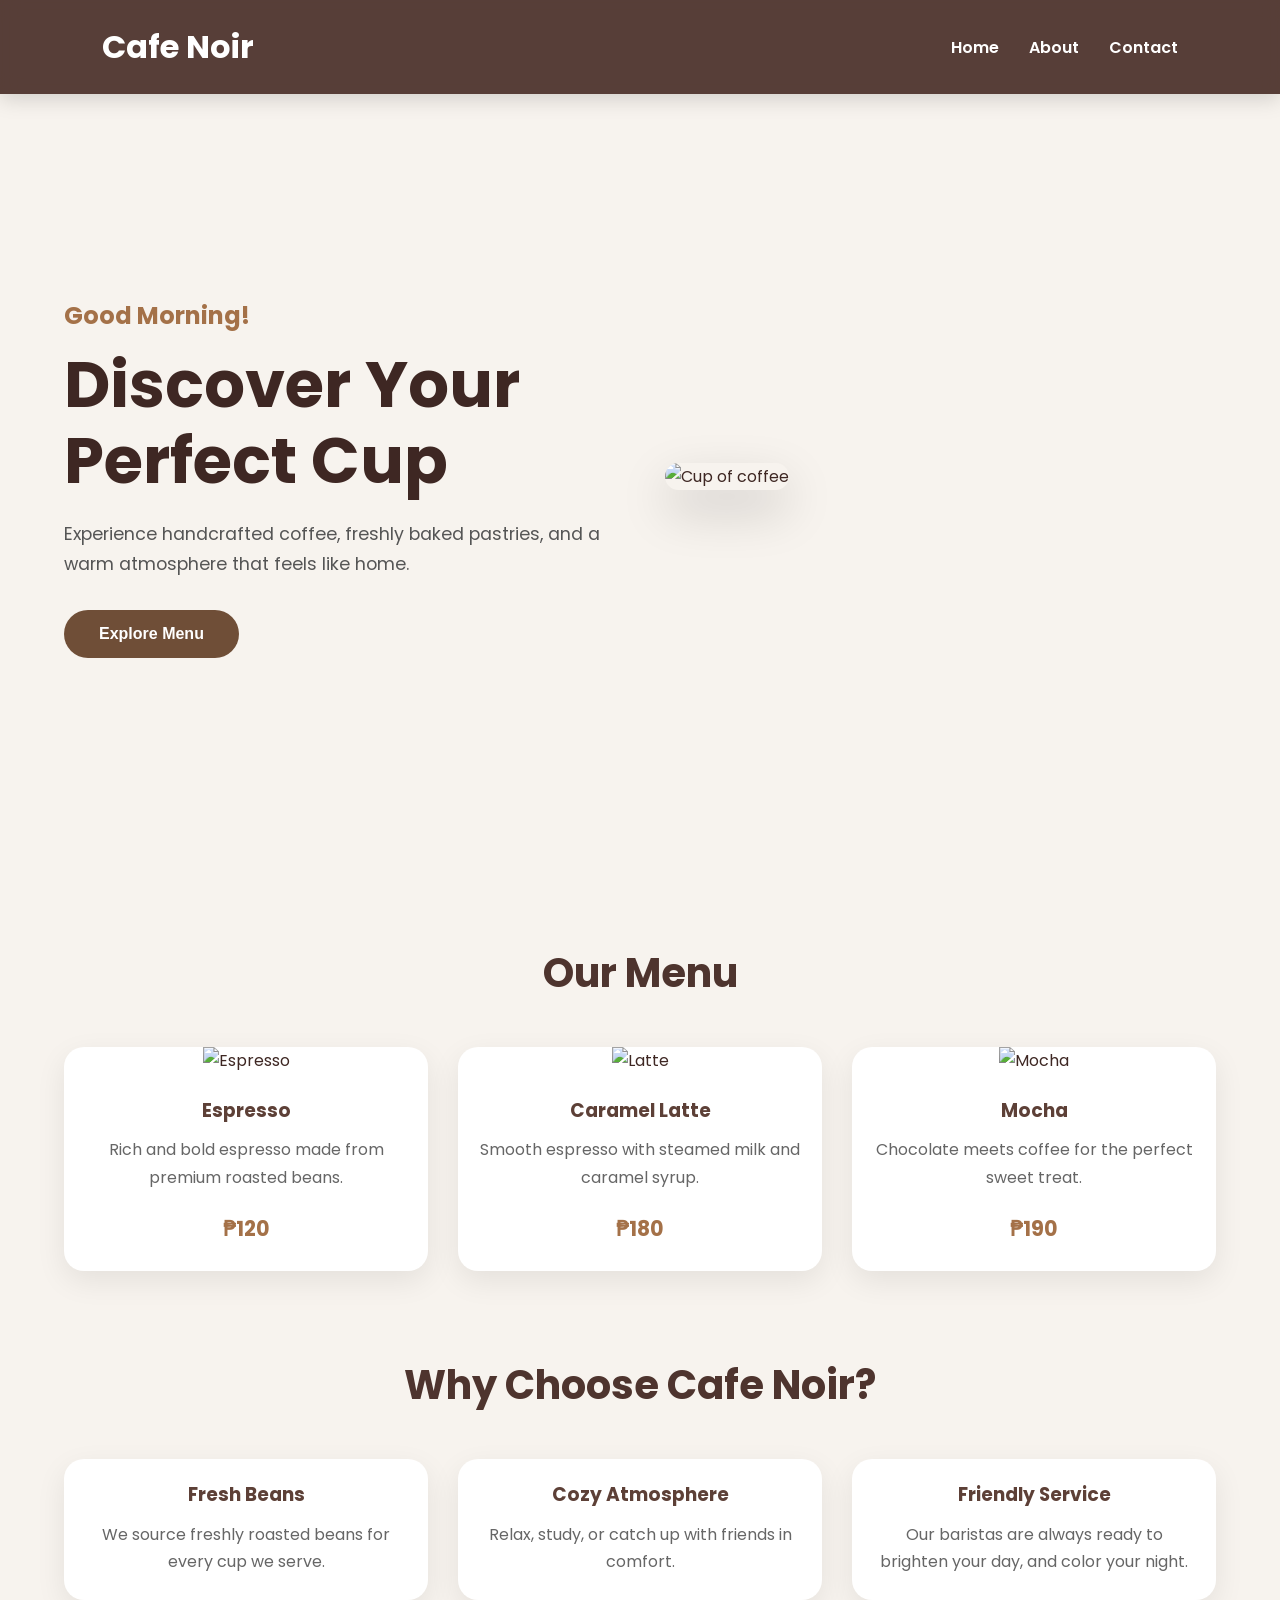
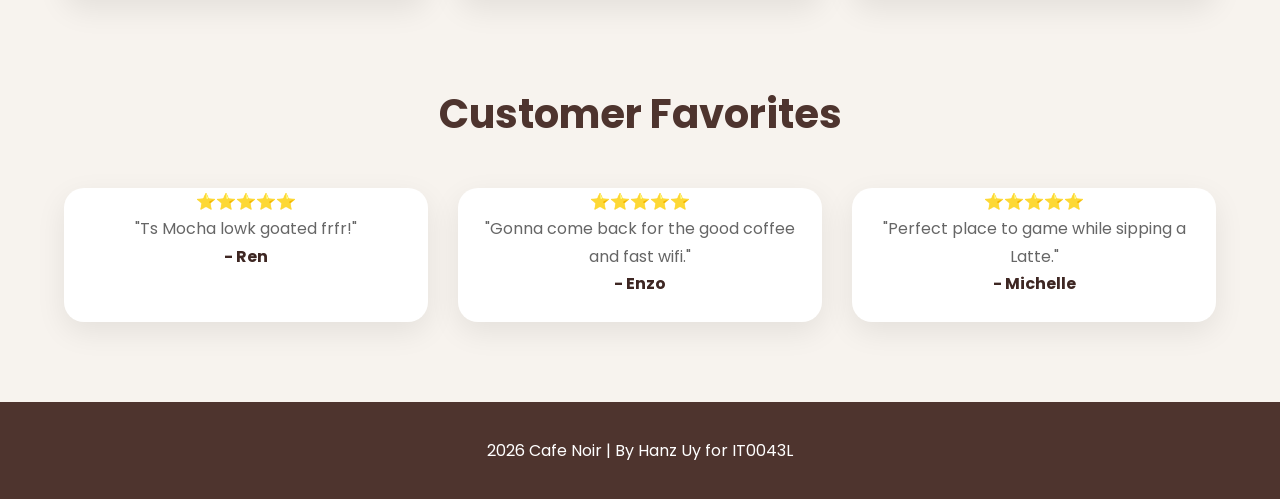
==== index.html @ ccda4ab4 "Initial Cafe Noir website" ====
<!DOCTYPE html>
<html lang="en">
 
<head>
 
<meta charset="UTF-8">
<meta name="viewport" content="width=device-width, initial-scale=1.0">
 
<title>Cafe Noir | Home</title>
 
<meta name="description" content="Cafe Noir serves handcrafted coffee, pastries, and a cozy atmosphere that can color your night.">
 
<link rel="stylesheet" href="style.css">
 
</head>
 
<body>
 
<header>
 
<h1>Cafe Noir</h1>
 
<nav>
<a href="index.html">Home</a>
<a href="about.html">About</a>
<a href="contact.html">Contact</a>
</nav>
 
</header>
 
<main>
 
<section class="hero">
 
<div class="hero-text">
 
<h2 id="greeting"></h2>
 
<h1>Discover Your Perfect Cup</h1>
 
<p>
Experience handcrafted coffee, freshly baked pastries, and a warm atmosphere that feels like home.
</p>
 
<button onclick="showMessage()">
Explore Menu
</button>
 
</div>
 
<div class="hero-image">
 
<img src="https://images.unsplash.com/photo-1495474472287-4d71bcdd2085?w=1000" alt="Cup of coffee">
 
</div>
 
</section>

<section>

<h2 class="section-title">Our Menu</h2>
<div class="card-container">
<div class="card">
<img src="https://images.unsplash.com/photo-1510707577719-ae7c14805e3a?w=700" alt="Espresso">

<h3>Espresso</h3>
<p>
Rich and bold espresso made from premium roasted beans.
</p>
<h4>₱120</h4>

</div>
 
<div class="card">
 
<img src="https://images.unsplash.com/photo-1509042239860-f550ce710b93?w=700" alt="Latte">
<h3>Caramel Latte</h3>
<p>
Smooth espresso with steamed milk and caramel syrup.
</p>
<h4>₱180</h4>
 
</div>
 
<div class="card">
 
<img src="https://images.unsplash.com/photo-1511920170033-f8396924c348?w=700" alt="Mocha">
<h3>Mocha</h3>
<p>
Chocolate meets coffee for the perfect sweet treat.
</p>
<h4>₱190</h4>
 
</div>
 
</div>
 
</section>
 
 
<section>
 
<h2 class="section-title">
Why Choose Cafe Noir?
</h2>
 
<div class="card-container">
<div class="card">
<h3>Fresh Beans</h3>
<p>
We source freshly roasted beans for every cup we serve.
</p>
 
</div>
 
<div class="card">
 
<h3>Cozy Atmosphere</h3>
 
<p>
Relax, study, or catch up with friends in comfort.
</p>
 
</div>
 
<div class="card">
 
<h3>Friendly Service</h3>
<p>
Our baristas are always ready to brighten your day, and color your night.
</p>
 
</div>
 
</div>
 
</section>

<section>
 
<h2 class="section-title">
Customer Favorites
</h2>
 
<div class="card-container">
 
<div class="card">
 
<p>
⭐⭐⭐⭐⭐
</p>
 
<p>
"Ts Mocha lowk goated frfr!"
</p>
<strong>- Ren</strong>
</div>
 
<div class="card">
 
<p>
⭐⭐⭐⭐⭐
</p>
 
<p>
"Gonna come back for the good coffee and fast wifi."
</p>
<strong>- Enzo</strong>
</div>
 
<div class="card">

<p>
⭐⭐⭐⭐⭐
</p>

<p>
"Perfect place to game while sipping a Latte."
</p>
<strong>- Michelle</strong>
 
</div>
 
</div>
 
</section>
 
</main>
 
<footer>
<p>
2026 Cafe Noir | By Hanz Uy for IT0043L
</p>
 
</footer>
 
<script src="script.js"></script>
 
</body>
 
</html>
---- style.css ----
/* Font */
@import url('https://fonts.googleapis.com/css2?family=Poppins:wght@300;400;500;600;700&display=swap');
 
/* RESET */
 
*{
    margin:0;
    padding:0;
    box-sizing:border-box;
}
 
html{
    scroll-behavior:smooth;
}
 
body{
    font-family:'Poppins',sans-serif;
    background:#F7F3EE;
    color:#3E2723;
    line-height:1.7;
}
 
/* HEADER */
 
header{
    position:sticky;
    top:0;
    z-index:1000;
 
    display:flex;
    justify-content:space-between;
    align-items:center;
 
    padding:20px 8%;
 
    background:rgba(78,52,46,.95);
    backdrop-filter:blur(10px);
 
    box-shadow:0 5px 20px rgba(0,0,0,.15);
}
 
header h1{
    color:white;
    font-size:2rem;
}
 
nav{
    display:flex;
    gap:30px;
}
 
nav a{
    color:white;
    text-decoration:none;
    font-weight:600;
    transition:.3s;
    position:relative;
}
 
nav a::after{
 
    content:"";
 
    position:absolute;
 
    left:0;
 
    bottom:-6px;
 
    width:0;
 
    height:2px;
 
    background:#D4A373;
 
    transition:.3s;
 
}
 
nav a:hover::after{
 
    width:100%;
 
}
 
nav a:hover{
 
    color:#D4A373;
 
}
 
/* HERO */
 
.hero{
 
    display:flex;
 
    align-items:center;
 
    justify-content:space-between;
 
    gap:50px;
 
    min-height:85vh;
 
    width:90%;
 
    max-width:1200px;
 
    margin:auto;
 
}
 
.hero-text{
 
    flex:1;
 
}
 
.hero-text h2{
 
    color:#A47148;
 
    margin-bottom:10px;
 
}
 
.hero-text h1{
 
    font-size:4rem;
 
    line-height:1.2;
 
    margin-bottom:20px;
 
}
 
.hero-text p{
 
    font-size:1.1rem;
 
    color:#555;
 
    margin-bottom:30px;
 
}
 
.hero-image{
 
    flex:1;
 
}
 
.hero-image img{
 
    width:100%;
 
    border-radius:25px;
 
    box-shadow:0 20px 50px rgba(0,0,0,.18);
 
    transition:.4s;
 
}
 
.hero-image img:hover{
 
    transform:scale(1.03);
 
}
 
/* BUTTON */
 
button{
 
    background:#6F4E37;
 
    color:white;
 
    border:none;
 
    padding:15px 35px;
 
    border-radius:50px;
 
    cursor:pointer;
 
    font-size:16px;
 
    font-weight:600;
 
    transition:.3s;
 
}
 
button:hover{
 
    background:#8D6748;
 
    transform:translateY(-4px);
 
    box-shadow:0 10px 20px rgba(0,0,0,.2);
 
}
 
/* SECTIONS */
 
section{
 
    width:90%;
 
    max-width:1200px;
 
    margin:80px auto;
 
}
 
.section-title{
 
    text-align:center;
 
    font-size:2.5rem;
 
    margin-bottom:40px;
 
    color:#4E342E;
 
}
 
/* CARDS */
 
.card-container{
 
    display:grid;
 
    grid-template-columns:repeat(auto-fit,minmax(260px,1fr));
 
    gap:30px;
 
}
 
.card{
 
    background:white;
 
    border-radius:20px;
 
    overflow:hidden;
 
    box-shadow:0 10px 30px rgba(0,0,0,.08);
 
    transition:.3s;
 
    text-align:center;
 
    padding-bottom:25px;
 
}
 
.card:hover{
 
    transform:translateY(-10px);
 
    box-shadow:0 20px 35px rgba(0,0,0,.15);
 
}
 
.card img{
 
    width:100%;
 
    height:220px;
 
    object-fit:cover;
 
}
 
.card h3{
 
    margin:20px 0 10px;
 
    color:#5D4037;
 
}
 
.card p{
 
    padding:0 20px;
 
    color:#666;
 
}
 
.card h4{
 
    color:#A47148;
 
    margin-top:20px;
 
    font-size:1.3rem;
 
}
 
/* CONTACT FORM */
 
form{
 
    background:white;
 
    padding:40px;
 
    border-radius:20px;
 
    box-shadow:0 10px 30px rgba(0,0,0,.08);
 
    display:flex;
 
    flex-direction:column;
 
    gap:20px;
 
}
 
input,
textarea{
 
    padding:15px;
 
    border:2px solid #ddd;
 
    border-radius:12px;
 
    font-size:16px;
 
    font-family:inherit;
 
    transition:.3s;
 
}
 
input:focus,
textarea:focus{
 
    outline:none;
 
    border-color:#A47148;
 
    box-shadow:0 0 15px rgba(164,113,72,.2);
 
}
 
textarea{
 
    resize:vertical;
 
    min-height:160px;
 
}
 
/* FOOTER */
 
footer{
 
    margin-top:80px;
 
    background:#4E342E;
 
    color:white;
 
    text-align:center;
 
    padding:35px;
 
}
 
/* SCROLL ANIMATION */
 
.card{
 
    animation:fadeUp .8s ease;
 
}
 
@keyframes fadeUp{
 
    from{
 
        opacity:0;
 
        transform:translateY(40px);
 
    }
 
    to{
 
        opacity:1;
 
        transform:translateY(0);
 
    }
 
}
 /* Google Font */
@import url('https://fonts.googleapis.com/css2?family=Poppins:wght@300;400;500;600;700&display=swap');
 
/* RESET */
 
*{
    margin:0;
    padding:0;
    box-sizing:border-box;
}
 
html{
    scroll-behavior:smooth;
}
 
body{
    font-family:'Poppins',sans-serif;
    background:#F7F3EE;
    color:#3E2723;
    line-height:1.7;
}
 
/* HEADER */
 
header{
    position:sticky;
    top:0;
    z-index:1000;
 
    display:flex;
    justify-content:space-between;
    align-items:center;
 
    padding:20px 8%;
 
    background:rgba(78,52,46,.95);
    backdrop-filter:blur(10px);
 
    box-shadow:0 5px 20px rgba(0,0,0,.15);
}
 
header h1{
    color:white;
    font-size:2rem;
}
 
nav{
    display:flex;
    gap:30px;
}
 
nav a{
    color:white;
    text-decoration:none;
    font-weight:600;
    transition:.3s;
    position:relative;
}
 
nav a::after{
 
    content:"";
 
    position:absolute;
 
    left:0;
 
    bottom:-6px;
 
    width:0;
 
    height:2px;
 
    background:#D4A373;
 
    transition:.3s;
 
}
 
nav a:hover::after{
 
    width:100%;
 
}
 
nav a:hover{
 
    color:#D4A373;
 
}
 
/* HERO */
 
.hero{
 
    display:flex;
 
    align-items:center;
 
    justify-content:space-between;
 
    gap:50px;
 
    min-height:85vh;
 
    width:90%;
 
    max-width:1200px;
 
    margin:auto;
 
}
 
.hero-text{
 
    flex:1;
 
}
 
.hero-text h2{
 
    color:#A47148;
 
    margin-bottom:10px;
 
}
 
.hero-text h1{
 
    font-size:4rem;
 
    line-height:1.2;
 
    margin-bottom:20px;
 
}
 
.hero-text p{
 
    font-size:1.1rem;
 
    color:#555;
 
    margin-bottom:30px;
 
}
 
.hero-image{
 
    flex:1;
 
}
 
.hero-image img{
 
    width:100%;
 
    border-radius:25px;
 
    box-shadow:0 20px 50px rgba(0,0,0,.18);
 
    transition:.4s;
 
}
 
.hero-image img:hover{
 
    transform:scale(1.03);
 
}
 
/* BUTTON */
 
button{
 
    background:#6F4E37;
 
    color:white;
 
    border:none;
 
    padding:15px 35px;
 
    border-radius:50px;
 
    cursor:pointer;
 
    font-size:16px;
 
    font-weight:600;
 
    transition:.3s;
 
}
 
button:hover{
 
    background:#8D6748;
 
    transform:translateY(-4px);
 
    box-shadow:0 10px 20px rgba(0,0,0,.2);
 
}
 
/* SECTIONS */
 
section{
 
    width:90%;
 
    max-width:1200px;
 
    margin:80px auto;
 
}
 
.section-title{
 
    text-align:center;
 
    font-size:2.5rem;
 
    margin-bottom:40px;
 
    color:#4E342E;
 
}
 
/* CARDS */
 
.card-container{
 
    display:grid;
 
    grid-template-columns:repeat(auto-fit,minmax(260px,1fr));
 
    gap:30px;
 
}
 
.card{
 
    background:white;
 
    border-radius:20px;
 
    overflow:hidden;
 
    box-shadow:0 10px 30px rgba(0,0,0,.08);
 
    transition:.3s;
 
    text-align:center;
 
    padding-bottom:25px;
 
}
 
.card:hover{
 
    transform:translateY(-10px);
 
    box-shadow:0 20px 35px rgba(0,0,0,.15);
 
}
 
.card img{
 
    width:100%;
 
    height:220px;
 
    object-fit:cover;
 
}
 
.card h3{
 
    margin:20px 0 10px;
 
    color:#5D4037;
 
}
 
.card p{
 
    padding:0 20px;
 
    color:#666;
 
}
 
.card h4{
 
    color:#A47148;
 
    margin-top:20px;
 
    font-size:1.3rem;
 
}
 
/* CONTACT FORM */
 
form{
 
    background:white;
 
    padding:40px;
 
    border-radius:20px;
 
    box-shadow:0 10px 30px rgba(0,0,0,.08);
 
    display:flex;
 
    flex-direction:column;
 
    gap:20px;
 
}
 
input,
textarea{
 
    padding:15px;
 
    border:2px solid #ddd;
 
    border-radius:12px;
 
    font-size:16px;
 
    font-family:inherit;
 
    transition:.3s;
 
}
 
input:focus,
textarea:focus{
 
    outline:none;
 
    border-color:#A47148;
 
    box-shadow:0 0 15px rgba(164,113,72,.2);
 
}
 
textarea{
 
    resize:vertical;
 
    min-height:160px;
 
}
 
/* FOOTER */
 
footer{
 
    margin-top:80px;
 
    background:#4E342E;
 
    color:white;
 
    text-align:center;
 
    padding:35px;
 
}
 
/* SCROLL ANIMATION */
 
.card{
 
    animation:fadeUp .8s ease;
 
}
 
@keyframes fadeUp{
 
    from{
 
        opacity:0;
 
        transform:translateY(40px);
 
    }
 
    to{
 
        opacity:1;
 
        transform:translateY(0);
 
    }
 
}
 
/* MOBILE */
 
@media(max-width:900px){
 
.hero{
 
flex-direction:column-reverse;
 
text-align:center;
 
padding-top:50px;
 
}
 
.hero-text h1{
 
font-size:2.8rem;
 
}
 
header{
 
flex-direction:column;
 
gap:15px;
 
}
 
nav{
 
flex-wrap:wrap;
 
justify-content:center;
 
}
 
}
 
.about-image{
    width:100%;
    max-width:700px;
    display:block;
    margin:30px auto;
    border-radius:20px;
    box-shadow:0 10px 25px rgba(0,0,0,.15);
}
 
/* MOBILE */
 
@media(max-width:900px){
 
.hero{
 
flex-direction:column-reverse;
 
text-align:center;
 
padding-top:50px;
 
}
 
.hero-text h1{
 
font-size:2.8rem;
 
}
 
header{
 
flex-direction:column;
 
gap:15px;
 
}
 
nav{
 
flex-wrap:wrap;
 
justify-content:center;
 
}
 
}
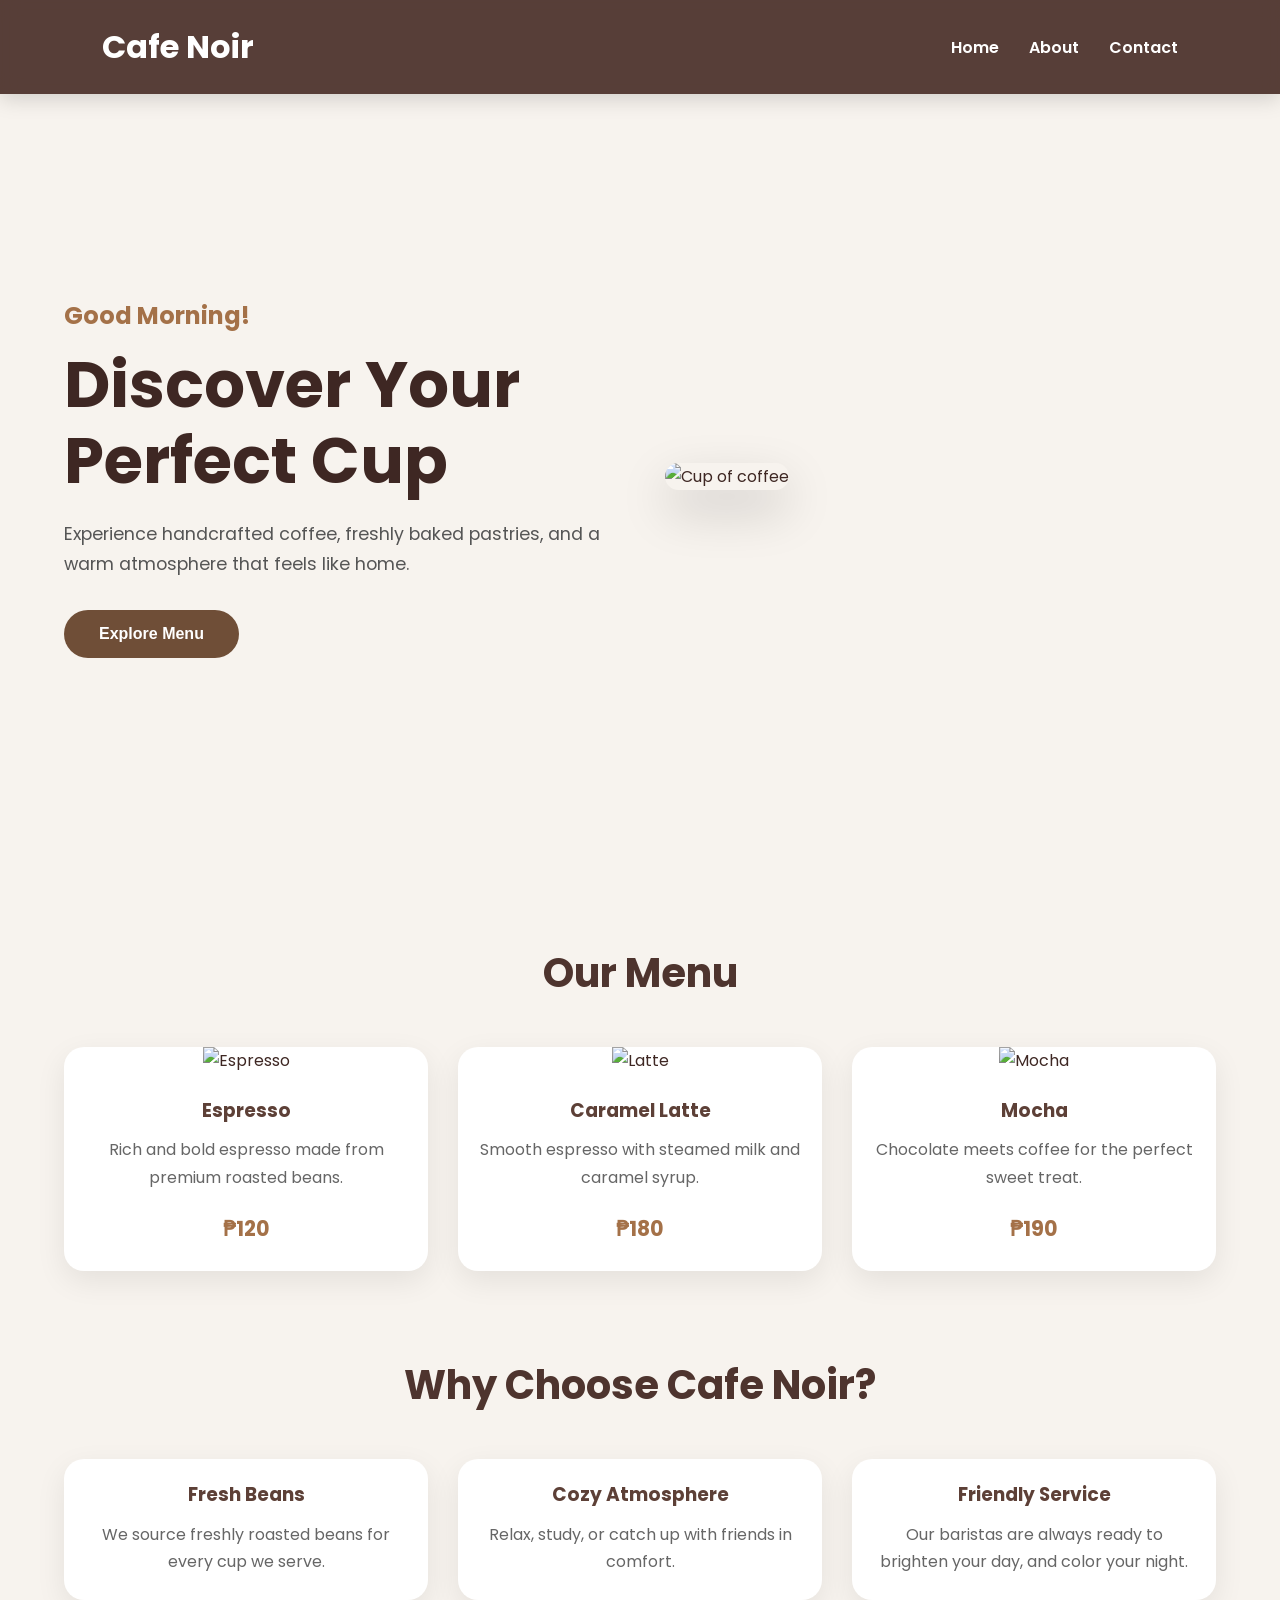
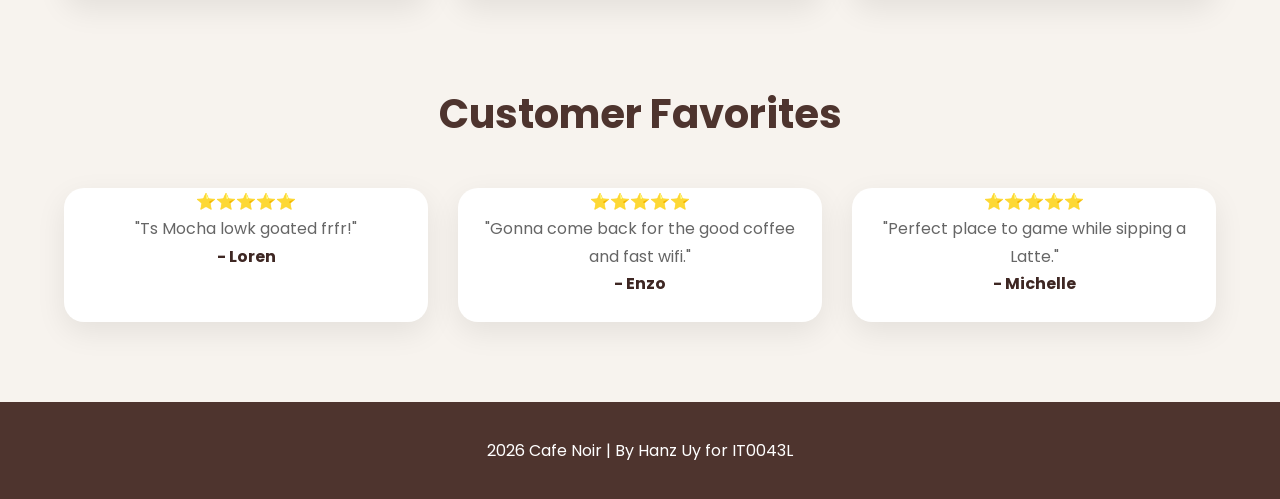
==== commit 13c1c743: "Updated customer name" ====
--- a/index.html
+++ b/index.html
@@ -153,7 +153,7 @@
 <p>
 "Ts Mocha lowk goated frfr!"
 </p>
-<strong>- Ren</strong>
+<strong>- Loren</strong>
 </div>
  
 <div class="card">
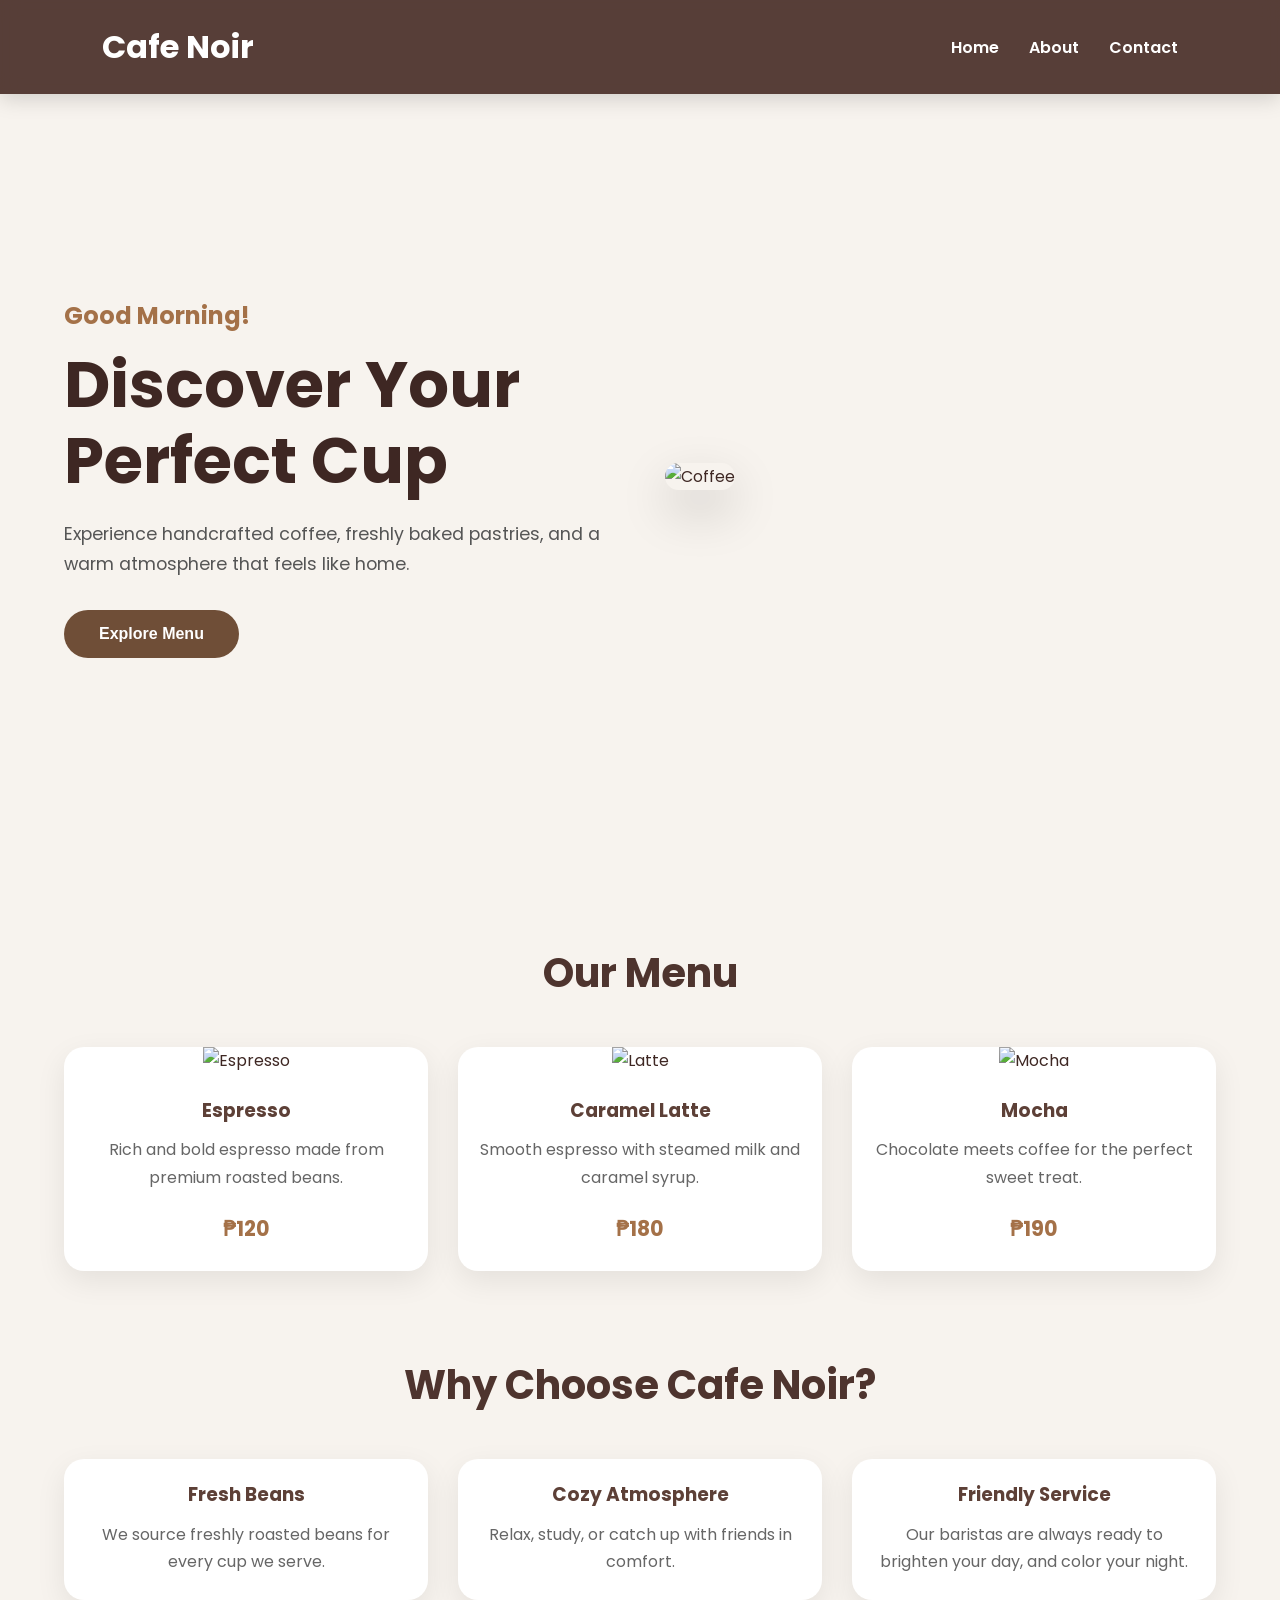
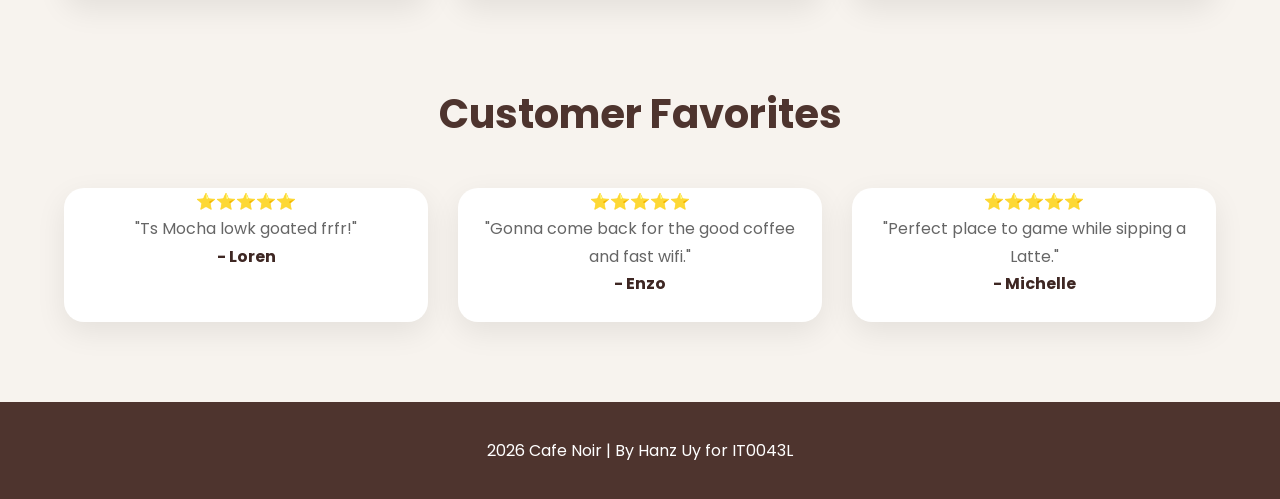
==== commit 1b4bb8b3: "Update images" ====
--- a/index.html
+++ b/index.html
@@ -50,7 +50,7 @@
  
 <div class="hero-image">
  
-<img src="https://images.unsplash.com/photo-1495474472287-4d71bcdd2085?w=1000" alt="Cup of coffee">
+<img src="https://img.magnific.com/free-photo/close-up-people-eating-break-time_23-2149256934.jpg?semt=ais_hybrid&w=740&q=80" alt="Coffee">
  
 </div>
  
@@ -198,4 +198,4 @@
  
 </body>
  
-</html>+</html>
